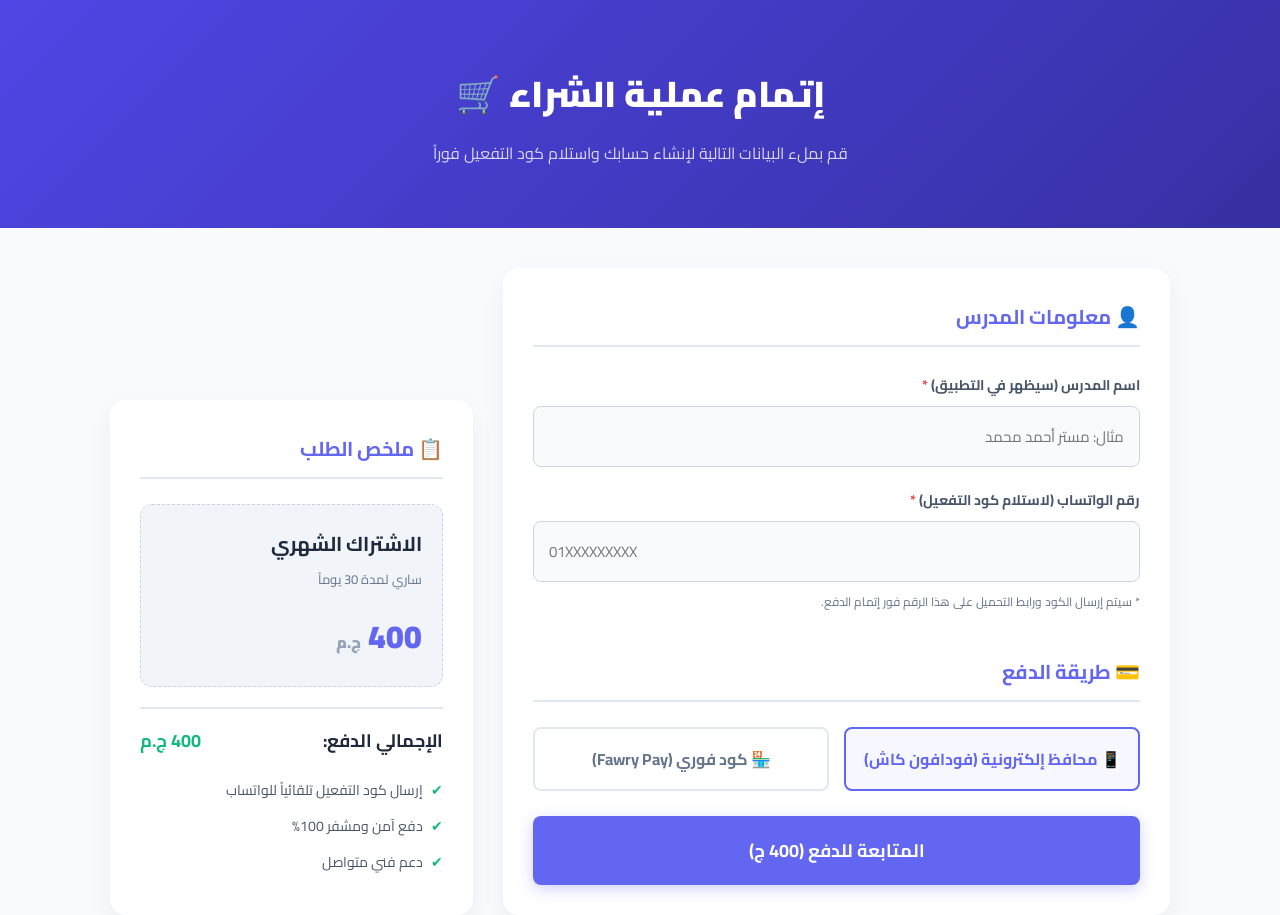
==== checkout.html @ 579fbb14 "Add files via upload" ====
<!DOCTYPE html>
<html lang="ar" dir="rtl">
<head>
    <meta charset="UTF-8">
    <meta name="viewport" content="width=device-width, initial-scale=1.0">
    <title>إتمام الشراء | EduTrack</title>
    <link href="https://fonts.googleapis.com/css2?family=Cairo:wght@400;700;900&display=swap" rel="stylesheet">
    <style>
        :root { --primary: #6366f1; --bg: #f8fafc; --card: #ffffff; --text: #1e293b; --success: #10b981; }
        * { margin: 0; padding: 0; box-sizing: border-box; font-family: 'Cairo', sans-serif; }
        body { background-color: var(--bg); color: var(--text); }
        
        /* الهيدر الفخم */
        .checkout-header { background: linear-gradient(135deg, #4f46e5 0%, #3730a3 100%); color: white; padding: 60px 20px; text-align: center; margin-bottom: 40px; }
        .checkout-header h1 { font-size: 36px; font-weight: 900; margin-bottom: 10px; }
        .checkout-header p { opacity: 0.8; font-size: 16px; }

        .container { max-width: 1100px; margin: 0 auto; padding: 0 20px; display: flex; gap: 30px; align-items: flex-start; flex-wrap: wrap-reverse; }
        
        /* الفورم (يمين) */
        .form-section { flex: 2; min-width: 300px; background: var(--card); padding: 30px; border-radius: 16px; box-shadow: 0 10px 25px rgba(0,0,0,0.05); }
        .section-title { font-size: 20px; font-weight: bold; margin-bottom: 25px; color: var(--primary); border-bottom: 2px solid #e2e8f0; padding-bottom: 10px; }
        
        .input-group { margin-bottom: 20px; }
        .input-group label { display: block; margin-bottom: 8px; font-weight: bold; color: #475569; font-size: 14px; }
        .input-group label span { color: #ef4444; } /* النجمة الحمرا */
        .custom-input { width: 100%; padding: 15px; border-radius: 8px; border: 1px solid #cbd5e1; background: #f8fafc; font-size: 15px; outline: none; transition: 0.3s; }
        .custom-input:focus { border-color: var(--primary); background: #fff; box-shadow: 0 0 0 3px rgba(99, 102, 241, 0.1); }
        
        /* بوابات الدفع */
        .payment-methods { display: flex; gap: 15px; margin-bottom: 25px; }
        .pay-method { flex: 1; border: 2px solid #e2e8f0; border-radius: 8px; padding: 15px; text-align: center; cursor: pointer; transition: 0.3s; font-weight: bold; color: #64748b; }
        .pay-method input { display: none; }
        .pay-method.active { border-color: var(--primary); background: rgba(99, 102, 241, 0.05); color: var(--primary); }
        
        .submit-btn { width: 100%; padding: 18px; background: var(--primary); color: white; border: none; border-radius: 8px; font-size: 18px; font-weight: bold; cursor: pointer; transition: 0.3s; box-shadow: 0 4px 15px rgba(99, 102, 241, 0.3); }
        .submit-btn:hover { background: #4338ca; transform: translateY(-2px); }

        /* ملخص الطلب (شمال) */
        .summary-section { flex: 1; min-width: 300px; background: var(--card); padding: 30px; border-radius: 16px; box-shadow: 0 10px 25px rgba(0,0,0,0.05); position: sticky; top: 20px; }
        .plan-card { background: #f1f5f9; padding: 20px; border-radius: 12px; margin-bottom: 20px; border: 1px dashed #cbd5e1; }
        .plan-name { font-size: 20px; font-weight: bold; margin-bottom: 5px; color: var(--text); }
        .plan-desc { font-size: 13px; color: #64748b; margin-bottom: 15px; }
        .plan-price { font-size: 32px; font-weight: 900; color: var(--primary); }
        .plan-price span { font-size: 16px; color: #94a3b8; }
        
        .summary-row { display: flex; justify-content: space-between; font-weight: bold; font-size: 18px; padding-top: 15px; border-top: 2px solid #e2e8f0; margin-bottom: 20px; }
        .trust-badges { list-style: none; font-size: 14px; color: #475569; }
        .trust-badges li { margin-bottom: 10px; display: flex; gap: 8px; align-items: center; }
        .check { color: var(--success); }
    </style>
</head>
<body>

    <header class="checkout-header">
        <h1>إتمام عملية الشراء 🛒</h1>
        <p>قم بملء البيانات التالية لإنشاء حسابك واستلام كود التفعيل فوراً</p>
    </header>

    <div class="container">
        <div class="form-section">
            <div class="section-title">👤 معلومات المدرس</div>
            <form id="checkoutForm">
                <div class="input-group">
                    <label>اسم المدرس (سيظهر في التطبيق) <span>*</span></label>
                    <input type="text" id="teacherName" class="custom-input" placeholder="مثال: مستر أحمد محمد" required>
                </div>
                <div class="input-group">
                    <label>رقم الواتساب (لاستلام كود التفعيل) <span>*</span></label>
                    <input type="tel" id="whatsappNumber" class="custom-input" placeholder="01XXXXXXXXX" pattern="[0-9]{11}" required>
                    <p style="font-size: 12px; color: #64748b; margin-top: 8px;">* سيتم إرسال الكود ورابط التحميل على هذا الرقم فور إتمام الدفع.</p>
                </div>

                <div class="section-title" style="margin-top: 40px;">💳 طريقة الدفع</div>
                <div class="payment-methods">
                    <label class="pay-method active" id="lbl-wallet">
                        <input type="radio" name="payment" value="wallet" checked onchange="changePayment('wallet')">
                        📱 محافظ إلكترونية (فودافون كاش)
                    </label>
                    <label class="pay-method" id="lbl-fawry">
                        <input type="radio" name="payment" value="fawry" onchange="changePayment('fawry')">
                        🏪 كود فوري (Fawry Pay)
                    </label>
                </div>

                <button type="submit" class="submit-btn" id="payBtn">المتابعة للدفع</button>
            </form>
        </div>

        <div class="summary-section">
            <div class="section-title">📋 ملخص الطلب</div>
            <div class="plan-card">
                <div class="plan-name" id="summaryPlanName">جاري التحميل...</div>
                <div class="plan-desc" id="summaryPlanDesc">...</div>
                <div class="plan-price" id="summaryPrice">0 <span>ج.م</span></div>
            </div>
            
            <div class="summary-row">
                <span>الإجمالي الدفع:</span>
                <span style="color: var(--success);" id="totalPrice">0 ج.م</span>
            </div>

            <ul class="trust-badges">
                <li><span class="check">✔</span> إرسال كود التفعيل تلقائياً للواتساب</li>
                <li><span class="check">✔</span> دفع آمن ومشفر 100%</li>
                <li><span class="check">✔</span> دعم فني متواصل</li>
            </ul>
        </div>
    </div>

    <script>
        // دالة لاختيار طريقة الدفع في الـ UI
        function changePayment(method) {
            document.getElementById('lbl-wallet').classList.remove('active');
            document.getElementById('lbl-fawry').classList.remove('active');
            document.getElementById('lbl-' + method).classList.add('active');
        }

        // قراءة الباقة من الرابط (URL Parameters)
        const urlParams = new URLSearchParams(window.location.search);
        const plan = urlParams.get('plan') || 'monthly'; // الافتراضي شهري

        // تفاصيل الباقات
        const plansInfo = {
            'demo': { name: 'التجربة المجانية', desc: 'سارية لمدة 7 أيام للتقييم', price: 0, btnText: 'تفعيل التجربة الآن' },
            'monthly': { name: 'الاشتراك الشهري', desc: 'ساري لمدة 30 يوماً', price: 400, btnText: 'المتابعة للدفع (400 ج)' },
            'lifetime': { name: 'الشراء مرة واحدة', desc: 'مدى الحياة + سيرفرات سنوية', price: 5000, btnText: 'المتابعة للدفع (5000 ج)' }
        };

        const currentPlan = plansInfo[plan];

        // حقن التفاصيل في الشاشة
        document.getElementById('summaryPlanName').innerText = currentPlan.name;
        document.getElementById('summaryPlanDesc').innerText = currentPlan.desc;
        document.getElementById('summaryPrice').innerHTML = `${currentPlan.price} <span>ج.م</span>`;
        document.getElementById('totalPrice').innerText = `${currentPlan.price} ج.م`;
        document.getElementById('payBtn').innerText = currentPlan.btnText;

        // إخفاء طرق الدفع لو الباقة مجانية
        if(currentPlan.price === 0) {
            document.querySelector('.payment-methods').style.display = 'none';
            document.querySelectorAll('.section-title')[1].style.display = 'none';
        }

        // التعامل مع زرار الدفع
        document.getElementById('checkoutForm').addEventListener('submit', function(e) {
            e.preventDefault();
            const teacherName = document.getElementById('teacherName').value;
            const whatsapp = document.getElementById('whatsappNumber').value;
            const paymentMethod = document.querySelector('input[name="payment"]:checked').value;

            // هنا بيتم توجيه العميل لبوابة الدفع (Paymob أو Fawry API)
            // ولأننا لسه معندناش الـ API، هنعمل محاكاة (Simulate) للعملية:
            
            document.getElementById('payBtn').innerText = "جاري تحويلك لبوابة الدفع... ⏳";
            document.getElementById('payBtn').style.opacity = "0.7";

            setTimeout(() => {
                alert(`هنا سيفتح شاشة ${paymentMethod} لدفع مبلغ ${currentPlan.price} ج.م.\n\n(في الخلفية: السيرفر هيستنى الدفع ينجح، ويكريت كود التفعيل لـ "${teacherName}" ويبعته للرقم ${whatsapp})`);
                document.getElementById('payBtn').innerText = currentPlan.btnText;
                document.getElementById('payBtn').style.opacity = "1";
            }, 1500);
        });
    </script>
</body>
</html>
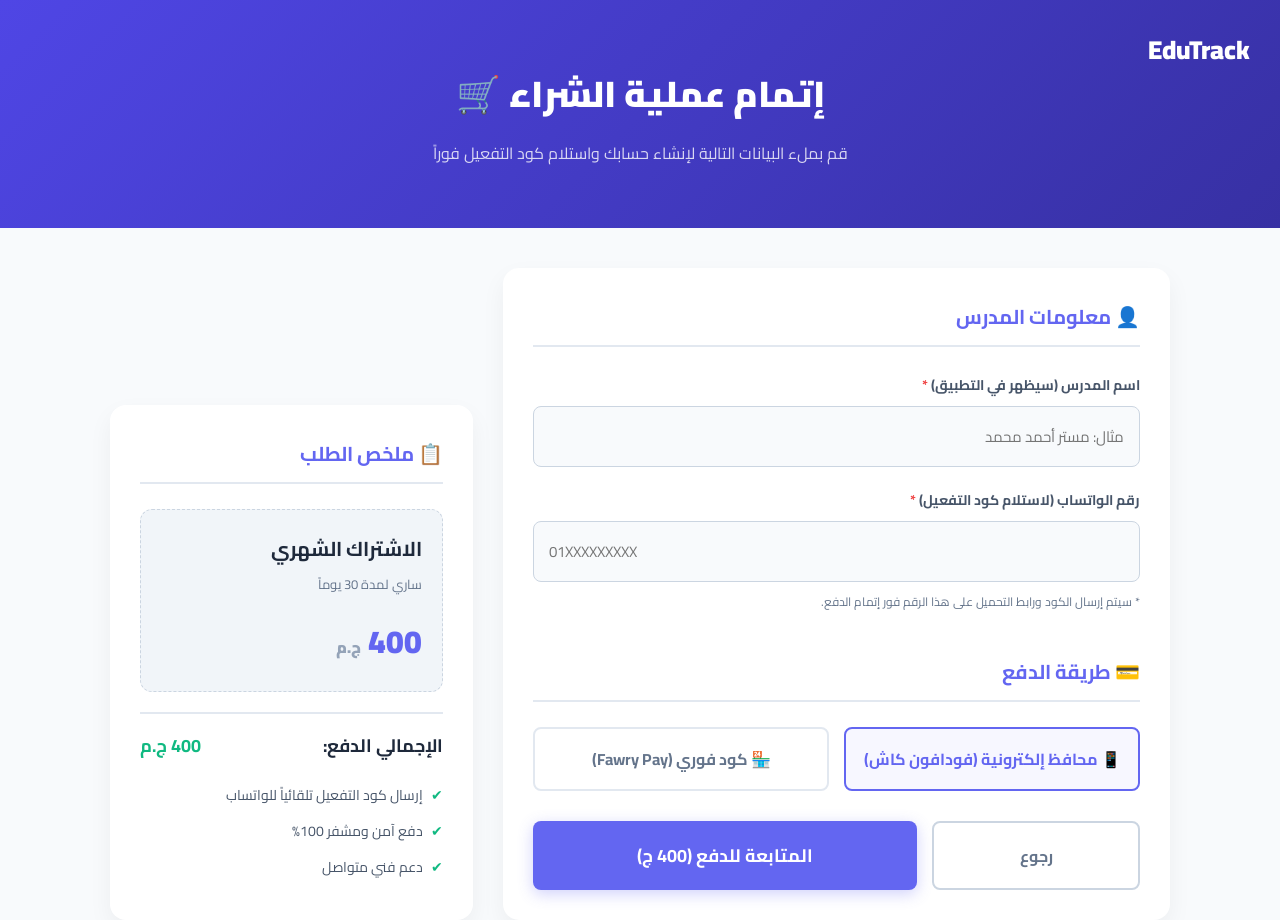
==== commit c9c8cbc6: "Add files via upload" ====
--- a/checkout.html
+++ b/checkout.html
@@ -52,7 +52,11 @@
 </head>
 <body>
 
-    <header class="checkout-header">
+    <header class="checkout-header" style="position: relative;">
+        <a href="landing.html" style="position: absolute; top: 25px; right: 30px; font-size: 26px; font-weight: 900; color: white; text-decoration: none;">
+            EduTrack <span style="color: #10b981;"></span>
+        </a>
+        
         <h1>إتمام عملية الشراء 🛒</h1>
         <p>قم بملء البيانات التالية لإنشاء حسابك واستلام كود التفعيل فوراً</p>
     </header>
@@ -83,7 +87,11 @@
                     </label>
                 </div>
 
-                <button type="submit" class="submit-btn" id="payBtn">المتابعة للدفع</button>
+                <div style="display: flex; gap: 15px; margin-top: 30px;">
+                    <button type="button" style="flex: 1; padding: 15px; border-radius: 8px; border: 2px solid #cbd5e1; background: transparent; color: #64748b; font-weight: bold; font-size: 16px; cursor: pointer; transition: 0.3s;" onmouseover="this.style.background='#f1f5f9'" onmouseout="this.style.background='transparent'" onclick="window.history.back()">رجوع</button>
+                    
+                    <button type="submit" class="submit-btn" id="payBtn" style="flex: 2; margin-top: 0;">المتابعة للدفع</button>
+                </div>
             </form>
         </div>
 
@@ -142,24 +150,32 @@
             document.querySelectorAll('.section-title')[1].style.display = 'none';
         }
 
-        // التعامل مع زرار الدفع
+       // التعامل مع زرار الدفع والتحويل للواتساب
         document.getElementById('checkoutForm').addEventListener('submit', function(e) {
             e.preventDefault();
-            const teacherName = document.getElementById('teacherName').value;
-            const whatsapp = document.getElementById('whatsappNumber').value;
+            const teacherName = document.getElementById('teacherName').value.trim();
+            const whatsapp = document.getElementById('whatsappNumber').value.trim();
             const paymentMethod = document.querySelector('input[name="payment"]:checked').value;
+            const methodText = paymentMethod === 'wallet' ? 'محفظة إلكترونية (كاش)' : 'فوري';
 
-            // هنا بيتم توجيه العميل لبوابة الدفع (Paymob أو Fawry API)
-            // ولأننا لسه معندناش الـ API، هنعمل محاكاة (Simulate) للعملية:
+            // تجميع رسالة الواتساب الجاهزة
+            const message = `أهلاً يا هندسة، أنا مستر *${teacherName}* 👑\nعايز أشترك في نظام EduTrack.\n\n📌 الباقة: ${currentPlan.name}\n💰 السعر: ${currentPlan.price} ج.م\n💳 طريقة الدفع: ${methodText}\n📱 رقمي لاستلام كود التفعيل: ${whatsapp}\n\nأحول الفلوس إزاي؟`;
+
+            // رقمك مع كود الدولة (20)
+            const myWhatsAppNumber = "201288599712"; 
             
-            document.getElementById('payBtn').innerText = "جاري تحويلك لبوابة الدفع... ⏳";
-            document.getElementById('payBtn').style.opacity = "0.7";
+            // عمل رابط الواتساب
+            const waLink = `https://wa.me/${myWhatsAppNumber}?text=${encodeURIComponent(message)}`;
+
+            // تأثير بسيط على الزرار وتحويل العميل
+            document.getElementById('payBtn').innerText = "جاري تحويلك للواتساب... 💬";
+            document.getElementById('payBtn').style.opacity = "0.8";
 
             setTimeout(() => {
-                alert(`هنا سيفتح شاشة ${paymentMethod} لدفع مبلغ ${currentPlan.price} ج.م.\n\n(في الخلفية: السيرفر هيستنى الدفع ينجح، ويكريت كود التفعيل لـ "${teacherName}" ويبعته للرقم ${whatsapp})`);
-                document.getElementById('payBtn').innerText = currentPlan.btnText;
+                window.open(waLink, '_blank'); // فتح الواتساب في نافذة جديدة
+                document.getElementById('payBtn').innerText = currentPlan.btnText; // إرجاع الزرار لشكله الطبيعي
                 document.getElementById('payBtn').style.opacity = "1";
-            }, 1500);
+            }, 500);
         });
     </script>
 </body>
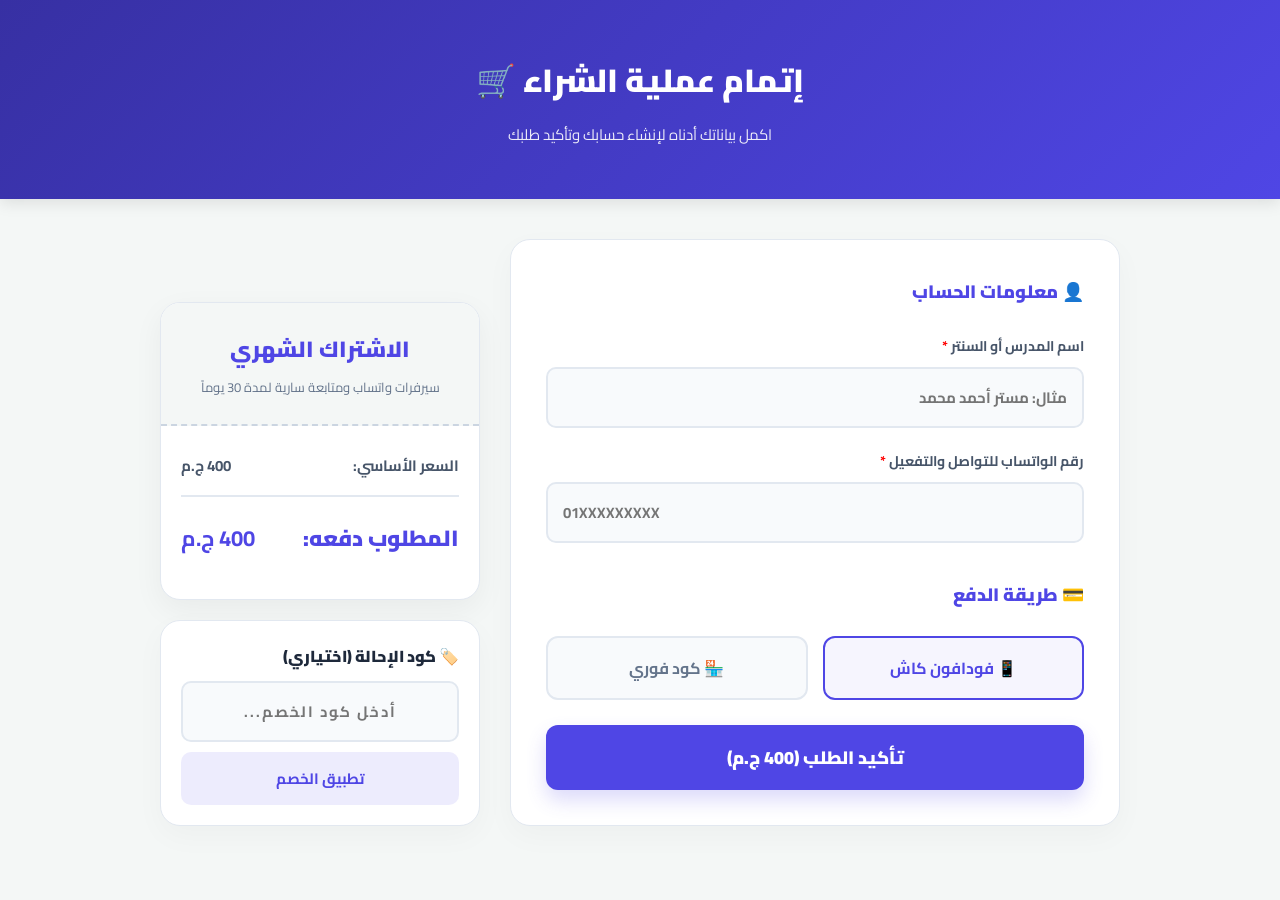
==== commit b69cb044: "Add files via upload" ====
--- a/checkout.html
+++ b/checkout.html
@@ -6,176 +6,225 @@
     <title>إتمام الشراء | EduTrack</title>
     <link href="https://fonts.googleapis.com/css2?family=Cairo:wght@400;700;900&display=swap" rel="stylesheet">
     <style>
-        :root { --primary: #6366f1; --bg: #f8fafc; --card: #ffffff; --text: #1e293b; --success: #10b981; }
+        :root { --primary: #4f46e5; --bg: #f4f7f6; --card: #ffffff; --text: #1e293b; --success: #10b981; --danger: #ef4444; }
         * { margin: 0; padding: 0; box-sizing: border-box; font-family: 'Cairo', sans-serif; }
-        body { background-color: var(--bg); color: var(--text); }
-        
-        /* الهيدر الفخم */
-        .checkout-header { background: linear-gradient(135deg, #4f46e5 0%, #3730a3 100%); color: white; padding: 60px 20px; text-align: center; margin-bottom: 40px; }
-        .checkout-header h1 { font-size: 36px; font-weight: 900; margin-bottom: 10px; }
-        .checkout-header p { opacity: 0.8; font-size: 16px; }
-
-        .container { max-width: 1100px; margin: 0 auto; padding: 0 20px; display: flex; gap: 30px; align-items: flex-start; flex-wrap: wrap-reverse; }
-        
-        /* الفورم (يمين) */
-        .form-section { flex: 2; min-width: 300px; background: var(--card); padding: 30px; border-radius: 16px; box-shadow: 0 10px 25px rgba(0,0,0,0.05); }
-        .section-title { font-size: 20px; font-weight: bold; margin-bottom: 25px; color: var(--primary); border-bottom: 2px solid #e2e8f0; padding-bottom: 10px; }
+        body { background-color: var(--bg); color: var(--text); padding-bottom: 50px; }
+        
+        .checkout-header { background: linear-gradient(135deg, #3730a3 0%, #4f46e5 100%); color: white; padding: 50px 20px; text-align: center; margin-bottom: 40px; box-shadow: 0 4px 15px rgba(0,0,0,0.1); }
+        .checkout-header h1 { font-size: 32px; font-weight: 900; margin-bottom: 10px; }
+        .checkout-header p { opacity: 0.9; font-size: 15px; }
+
+        .container { max-width: 1000px; margin: 0 auto; padding: 0 20px; display: flex; gap: 30px; align-items: flex-start; flex-wrap: wrap-reverse; }
+        
+        /* قسم الفورم */
+        .form-section { flex: 2; min-width: 300px; background: var(--card); padding: 35px; border-radius: 20px; box-shadow: 0 10px 30px rgba(0,0,0,0.03); border: 1px solid #e2e8f0; }
+        .section-title { font-size: 18px; font-weight: 900; margin-bottom: 25px; color: var(--primary); display: flex; align-items: center; gap: 10px; }
         
         .input-group { margin-bottom: 20px; }
         .input-group label { display: block; margin-bottom: 8px; font-weight: bold; color: #475569; font-size: 14px; }
-        .input-group label span { color: #ef4444; } /* النجمة الحمرا */
-        .custom-input { width: 100%; padding: 15px; border-radius: 8px; border: 1px solid #cbd5e1; background: #f8fafc; font-size: 15px; outline: none; transition: 0.3s; }
-        .custom-input:focus { border-color: var(--primary); background: #fff; box-shadow: 0 0 0 3px rgba(99, 102, 241, 0.1); }
-        
-        /* بوابات الدفع */
+        .custom-input { width: 100%; padding: 14px 15px; border-radius: 10px; border: 2px solid #e2e8f0; background: #f8fafc; font-size: 15px; outline: none; transition: 0.3s; font-weight: bold; color: var(--text); }
+        .custom-input:focus { border-color: var(--primary); background: #fff; box-shadow: 0 0 0 4px rgba(79, 70, 229, 0.1); }
+        
         .payment-methods { display: flex; gap: 15px; margin-bottom: 25px; }
-        .pay-method { flex: 1; border: 2px solid #e2e8f0; border-radius: 8px; padding: 15px; text-align: center; cursor: pointer; transition: 0.3s; font-weight: bold; color: #64748b; }
+        .pay-method { flex: 1; border: 2px solid #e2e8f0; border-radius: 12px; padding: 15px; text-align: center; cursor: pointer; transition: 0.3s; font-weight: bold; color: #64748b; background: #f8fafc; }
         .pay-method input { display: none; }
-        .pay-method.active { border-color: var(--primary); background: rgba(99, 102, 241, 0.05); color: var(--primary); }
-        
-        .submit-btn { width: 100%; padding: 18px; background: var(--primary); color: white; border: none; border-radius: 8px; font-size: 18px; font-weight: bold; cursor: pointer; transition: 0.3s; box-shadow: 0 4px 15px rgba(99, 102, 241, 0.3); }
+        .pay-method.active { border-color: var(--primary); background: rgba(79, 70, 229, 0.05); color: var(--primary); }
+        
+        .submit-btn { width: 100%; padding: 16px; background: var(--primary); color: white; border: none; border-radius: 12px; font-size: 18px; font-weight: 900; cursor: pointer; transition: 0.3s; box-shadow: 0 10px 20px rgba(79, 70, 229, 0.2); }
         .submit-btn:hover { background: #4338ca; transform: translateY(-2px); }
 
-        /* ملخص الطلب (شمال) */
-        .summary-section { flex: 1; min-width: 300px; background: var(--card); padding: 30px; border-radius: 16px; box-shadow: 0 10px 25px rgba(0,0,0,0.05); position: sticky; top: 20px; }
-        .plan-card { background: #f1f5f9; padding: 20px; border-radius: 12px; margin-bottom: 20px; border: 1px dashed #cbd5e1; }
-        .plan-name { font-size: 20px; font-weight: bold; margin-bottom: 5px; color: var(--text); }
-        .plan-desc { font-size: 13px; color: #64748b; margin-bottom: 15px; }
-        .plan-price { font-size: 32px; font-weight: 900; color: var(--primary); }
-        .plan-price span { font-size: 16px; color: #94a3b8; }
-        
-        .summary-row { display: flex; justify-content: space-between; font-weight: bold; font-size: 18px; padding-top: 15px; border-top: 2px solid #e2e8f0; margin-bottom: 20px; }
-        .trust-badges { list-style: none; font-size: 14px; color: #475569; }
-        .trust-badges li { margin-bottom: 10px; display: flex; gap: 8px; align-items: center; }
-        .check { color: var(--success); }
+        /* ملخص الطلب (تصميم الفاتورة الشيك) */
+        .summary-section { flex: 1; min-width: 320px; position: sticky; top: 20px; }
+        .receipt-card { background: var(--card); border-radius: 20px; box-shadow: 0 10px 30px rgba(0,0,0,0.05); overflow: hidden; border: 1px solid #e2e8f0; }
+        .receipt-header { background: var(--bg); padding: 25px 20px; text-align: center; border-bottom: 2px dashed #cbd5e1; }
+        .receipt-header h2 { font-size: 22px; color: var(--primary); font-weight: 900; margin-bottom: 5px; }
+        .receipt-header p { font-size: 13px; color: #64748b; }
+        
+        .receipt-body { padding: 25px 20px; }
+        .receipt-row { display: flex; justify-content: space-between; align-items: center; margin-bottom: 15px; font-size: 15px; color: #475569; font-weight: bold; }
+        .receipt-row.discount { color: var(--success); display: none; background: rgba(16, 185, 129, 0.1); padding: 10px; border-radius: 8px; margin: 15px 0; }
+        .receipt-row.total { font-size: 22px; color: var(--primary); padding-top: 20px; margin-top: 10px; border-top: 2px solid #e2e8f0; font-weight: 900; }
+        
+        .promo-box { background: var(--card); border-radius: 20px; box-shadow: 0 10px 30px rgba(0,0,0,0.03); padding: 20px; margin-top: 20px; border: 1px solid #e2e8f0; }
+        .promo-btn { width: 100%; padding: 12px; background: rgba(79, 70, 229, 0.1); color: var(--primary); border: none; border-radius: 10px; font-size: 15px; font-weight: bold; cursor: pointer; transition: 0.3s; margin-top: 10px; }
+        .promo-btn:hover { background: var(--primary); color: white; }
+
+        /* نافذة النجاح */
+        .success-modal { display: none; position: fixed; top:0; left:0; width:100%; height:100%; background: rgba(0,0,0,0.8); z-index: 99999; justify-content: center; align-items: center; backdrop-filter: blur(5px); }
+        .success-content { background: white; padding: 40px; border-radius: 20px; text-align: center; width: 90%; max-width: 450px; animation: popIn 0.4s ease-out; }
+        @keyframes popIn { from { transform: scale(0.8); opacity: 0; } to { transform: scale(1); opacity: 1; } }
+
+        @media (max-width: 768px) { .container { flex-direction: column-reverse; } .summary-section, .form-section { width: 100%; } }
     </style>
 </head>
 <body>
 
-    <header class="checkout-header" style="position: relative;">
-        <a href="landing.html" style="position: absolute; top: 25px; right: 30px; font-size: 26px; font-weight: 900; color: white; text-decoration: none;">
-            EduTrack <span style="color: #10b981;"></span>
-        </a>
-        
+    <header class="checkout-header">
         <h1>إتمام عملية الشراء 🛒</h1>
-        <p>قم بملء البيانات التالية لإنشاء حسابك واستلام كود التفعيل فوراً</p>
+        <p>اكمل بياناتك أدناه لإنشاء حسابك وتأكيد طلبك</p>
     </header>
 
     <div class="container">
         <div class="form-section">
-            <div class="section-title">👤 معلومات المدرس</div>
+            <div class="section-title">👤 معلومات الحساب</div>
             <form id="checkoutForm">
                 <div class="input-group">
-                    <label>اسم المدرس (سيظهر في التطبيق) <span>*</span></label>
+                    <label>اسم المدرس أو السنتر <span style="color:red">*</span></label>
                     <input type="text" id="teacherName" class="custom-input" placeholder="مثال: مستر أحمد محمد" required>
                 </div>
                 <div class="input-group">
-                    <label>رقم الواتساب (لاستلام كود التفعيل) <span>*</span></label>
+                    <label>رقم الواتساب للتواصل والتفعيل <span style="color:red">*</span></label>
                     <input type="tel" id="whatsappNumber" class="custom-input" placeholder="01XXXXXXXXX" pattern="[0-9]{11}" required>
-                    <p style="font-size: 12px; color: #64748b; margin-top: 8px;">* سيتم إرسال الكود ورابط التحميل على هذا الرقم فور إتمام الدفع.</p>
-                </div>
-
-                <div class="section-title" style="margin-top: 40px;">💳 طريقة الدفع</div>
+                </div>
+
+                <div class="section-title" style="margin-top: 35px;">💳 طريقة الدفع</div>
                 <div class="payment-methods">
                     <label class="pay-method active" id="lbl-wallet">
-                        <input type="radio" name="payment" value="wallet" checked onchange="changePayment('wallet')">
-                        📱 محافظ إلكترونية (فودافون كاش)
+                        <input type="radio" name="payment" value="محفظة كاش" checked onchange="changePayment('wallet')">📱 فودافون كاش
                     </label>
                     <label class="pay-method" id="lbl-fawry">
-                        <input type="radio" name="payment" value="fawry" onchange="changePayment('fawry')">
-                        🏪 كود فوري (Fawry Pay)
+                        <input type="radio" name="payment" value="كود فوري" onchange="changePayment('fawry')">🏪 كود فوري
                     </label>
                 </div>
 
-                <div style="display: flex; gap: 15px; margin-top: 30px;">
-                    <button type="button" style="flex: 1; padding: 15px; border-radius: 8px; border: 2px solid #cbd5e1; background: transparent; color: #64748b; font-weight: bold; font-size: 16px; cursor: pointer; transition: 0.3s;" onmouseover="this.style.background='#f1f5f9'" onmouseout="this.style.background='transparent'" onclick="window.history.back()">رجوع</button>
-                    
-                    <button type="submit" class="submit-btn" id="payBtn" style="flex: 2; margin-top: 0;">المتابعة للدفع</button>
-                </div>
+                <button type="submit" class="submit-btn" id="payBtn">تأكيد الطلب</button>
             </form>
         </div>
 
         <div class="summary-section">
-            <div class="section-title">📋 ملخص الطلب</div>
-            <div class="plan-card">
-                <div class="plan-name" id="summaryPlanName">جاري التحميل...</div>
-                <div class="plan-desc" id="summaryPlanDesc">...</div>
-                <div class="plan-price" id="summaryPrice">0 <span>ج.م</span></div>
+            <div class="receipt-card">
+                <div class="receipt-header">
+                    <h2 id="summaryPlanName">جاري التحميل...</h2>
+                    <p id="summaryPlanDesc">...</p>
+                </div>
+                <div class="receipt-body">
+                    <div class="receipt-row">
+                        <span>السعر الأساسي:</span>
+                        <strong id="basePriceUI">0 ج.م</strong>
+                    </div>
+                    <div class="receipt-row discount" id="discountRow">
+                        <span>خصم الإحالة:</span>
+                        <strong id="discountUI">- 0 ج.م</strong>
+                    </div>
+                    <div class="receipt-row total">
+                        <span>المطلوب دفعه:</span>
+                        <strong id="totalPriceUI">0 ج.م</strong>
+                    </div>
+                </div>
             </div>
             
-            <div class="summary-row">
-                <span>الإجمالي الدفع:</span>
-                <span style="color: var(--success);" id="totalPrice">0 ج.م</span>
+            <div class="promo-box">
+                <label style="display: block; font-weight: 900; color: #1e293b; margin-bottom: 10px;">🏷️ كود الإحالة (اختياري)</label>
+                <input type="text" id="promoCodeInput" class="custom-input" placeholder="أدخل كود الخصم..." style="text-align: center; letter-spacing: 2px;">
+                <button type="button" class="promo-btn" onclick="applyPromoCode()">تطبيق الخصم</button>
+                <div id="promoMsg" style="margin-top: 10px; font-size: 13px; font-weight: bold; text-align: center; display: none;"></div>
             </div>
-
-            <ul class="trust-badges">
-                <li><span class="check">✔</span> إرسال كود التفعيل تلقائياً للواتساب</li>
-                <li><span class="check">✔</span> دفع آمن ومشفر 100%</li>
-                <li><span class="check">✔</span> دعم فني متواصل</li>
-            </ul>
         </div>
     </div>
 
+    <div class="success-modal" id="successModal">
+        <div class="success-content">
+            <div style="font-size: 70px; margin-bottom: 10px;">🎉</div>
+            <h2 style="color: var(--primary); margin-bottom: 15px;">تم تسجيل طلبك بنجاح!</h2>
+            <p style="color: #64748b; margin-bottom: 25px; line-height: 1.6;">تم إرسال طلبك للإدارة. سنتواصل معك فوراً على الواتساب لإتمام الدفع وتفعيل حسابك.</p>
+            <button class="submit-btn" style="width: auto; padding: 10px 30px;" onclick="window.location.href='landing.html'">العودة للرئيسية</button>
+        </div>
+    </div>
+
     <script>
-        // دالة لاختيار طريقة الدفع في الـ UI
         function changePayment(method) {
             document.getElementById('lbl-wallet').classList.remove('active');
             document.getElementById('lbl-fawry').classList.remove('active');
             document.getElementById('lbl-' + method).classList.add('active');
         }
 
-        // قراءة الباقة من الرابط (URL Parameters)
         const urlParams = new URLSearchParams(window.location.search);
-        const plan = urlParams.get('plan') || 'monthly'; // الافتراضي شهري
-
-        // تفاصيل الباقات
+        const plan = urlParams.get('plan') || 'monthly'; 
+        const DB_URL = "https://edutrack-system-1ded4-default-rtdb.firebaseio.com";
+
         const plansInfo = {
-            'demo': { name: 'التجربة المجانية', desc: 'سارية لمدة 7 أيام للتقييم', price: 0, btnText: 'تفعيل التجربة الآن' },
-            'monthly': { name: 'الاشتراك الشهري', desc: 'ساري لمدة 30 يوماً', price: 400, btnText: 'المتابعة للدفع (400 ج)' },
-            'lifetime': { name: 'الشراء مرة واحدة', desc: 'مدى الحياة + سيرفرات سنوية', price: 5000, btnText: 'المتابعة للدفع (5000 ج)' }
+            'monthly': { name: 'الاشتراك الشهري', desc: 'سيرفرات واتساب ومتابعة سارية لمدة 30 يوماً', price: 400 },
+            'lifetime': { name: 'باقة مدى الحياة', desc: 'شراء النسخة نهائياً + سيرفرات تعمل بلا توقف', price: 5000 }
         };
 
-        const currentPlan = plansInfo[plan];
-
-        // حقن التفاصيل في الشاشة
-        document.getElementById('summaryPlanName').innerText = currentPlan.name;
-        document.getElementById('summaryPlanDesc').innerText = currentPlan.desc;
-        document.getElementById('summaryPrice').innerHTML = `${currentPlan.price} <span>ج.م</span>`;
-        document.getElementById('totalPrice').innerText = `${currentPlan.price} ج.م`;
-        document.getElementById('payBtn').innerText = currentPlan.btnText;
-
-        // إخفاء طرق الدفع لو الباقة مجانية
-        if(currentPlan.price === 0) {
-            document.querySelector('.payment-methods').style.display = 'none';
-            document.querySelectorAll('.section-title')[1].style.display = 'none';
-        }
-
-       // التعامل مع زرار الدفع والتحويل للواتساب
-        document.getElementById('checkoutForm').addEventListener('submit', function(e) {
+        const currentPlan = plansInfo[plan] || plansInfo['monthly'];
+        let appliedDiscount = 0;
+        let appliedPromoCode = "";
+        let affiliateCommission = 0;
+
+        function initPricing() {
+            document.getElementById('summaryPlanName').innerText = currentPlan.name;
+            document.getElementById('summaryPlanDesc').innerText = currentPlan.desc;
+            document.getElementById('basePriceUI').innerText = `${currentPlan.price} ج.م`;
+            updateTotals();
+        }
+
+        function updateTotals() {
+            const finalPrice = currentPlan.price - appliedDiscount;
+            document.getElementById('totalPriceUI').innerText = `${finalPrice} ج.م`;
+            document.getElementById('payBtn').innerText = `تأكيد الطلب (${finalPrice} ج.م)`;
+            
+            if (appliedDiscount > 0) {
+                document.getElementById('discountRow').style.display = 'flex';
+                document.getElementById('discountUI').innerText = `- ${appliedDiscount} ج.م`;
+            } else {
+                document.getElementById('discountRow').style.display = 'none';
+            }
+        }
+
+        function applyPromoCode() {
+            const code = document.getElementById('promoCodeInput').value.trim().toUpperCase();
+            const msgBox = document.getElementById('promoMsg');
+            msgBox.style.display = 'block';
+
+            if (code.startsWith("REF-") && code.length >= 8) {
+                appliedPromoCode = code;
+                appliedDiscount = plan === 'lifetime' ? 500 : 100;
+                affiliateCommission = plan === 'lifetime' ? 800 : 150; // عمولة المدرس اللي جابه
+                
+                msgBox.style.color = 'var(--success)';
+                msgBox.innerText = `✅ تم تفعيل الكود! خصم ${appliedDiscount} ج.م`;
+            } else {
+                appliedPromoCode = ""; appliedDiscount = 0; affiliateCommission = 0;
+                msgBox.style.color = 'var(--danger)';
+                msgBox.innerText = "❌ الكود غير صحيح.";
+            }
+            updateTotals();
+        }
+
+        initPricing();
+
+        // إرسال الطلب مباشرة لقاعدة البيانات (بدون واتساب)
+        document.getElementById('checkoutForm').addEventListener('submit', async function(e) {
             e.preventDefault();
-            const teacherName = document.getElementById('teacherName').value.trim();
-            const whatsapp = document.getElementById('whatsappNumber').value.trim();
-            const paymentMethod = document.querySelector('input[name="payment"]:checked').value;
-            const methodText = paymentMethod === 'wallet' ? 'محفظة إلكترونية (كاش)' : 'فوري';
-
-            // تجميع رسالة الواتساب الجاهزة
-            const message = `أهلاً يا هندسة، أنا مستر *${teacherName}* 👑\nعايز أشترك في نظام EduTrack.\n\n📌 الباقة: ${currentPlan.name}\n💰 السعر: ${currentPlan.price} ج.م\n💳 طريقة الدفع: ${methodText}\n📱 رقمي لاستلام كود التفعيل: ${whatsapp}\n\nأحول الفلوس إزاي؟`;
-
-            // رقمك مع كود الدولة (20)
-            const myWhatsAppNumber = "201288599712"; 
-            
-            // عمل رابط الواتساب
-            const waLink = `https://wa.me/${myWhatsAppNumber}?text=${encodeURIComponent(message)}`;
-
-            // تأثير بسيط على الزرار وتحويل العميل
-            document.getElementById('payBtn').innerText = "جاري تحويلك للواتساب... 💬";
-            document.getElementById('payBtn').style.opacity = "0.8";
-
-            setTimeout(() => {
-                window.open(waLink, '_blank'); // فتح الواتساب في نافذة جديدة
-                document.getElementById('payBtn').innerText = currentPlan.btnText; // إرجاع الزرار لشكله الطبيعي
-                document.getElementById('payBtn').style.opacity = "1";
-            }, 500);
+            const btn = document.getElementById('payBtn');
+            btn.innerText = "جاري إرسال الطلب... ⏳";
+            btn.disabled = true;
+
+            const orderData = {
+                teacherName: document.getElementById('teacherName').value.trim(),
+                whatsapp: document.getElementById('whatsappNumber').value.trim(),
+                paymentMethod: document.querySelector('input[name="payment"]:checked').value,
+                plan: currentPlan.name,
+                finalPrice: currentPlan.price - appliedDiscount,
+                promoCodeUsed: appliedPromoCode || "بدون كود",
+                commissionForAffiliate: affiliateCommission, // هنحتاجها في الداشبورد
+                status: "قيد الانتظار ⏳",
+                timestamp: new Date().toISOString()
+            };
+
+            try {
+                // رمي الداتا في جدول جديد اسمه orders
+                await fetch(`${DB_URL}/orders.json`, {
+                    method: 'POST',
+                    headers: { 'Content-Type': 'application/json' },
+                    body: JSON.stringify(orderData)
+                });
+                document.getElementById("successModal").style.display = "flex";
+            } catch (error) {
+                btn.innerText = "حدث خطأ، حاول مرة أخرى";
+                btn.disabled = false;
+            }
         });
     </script>
 </body>
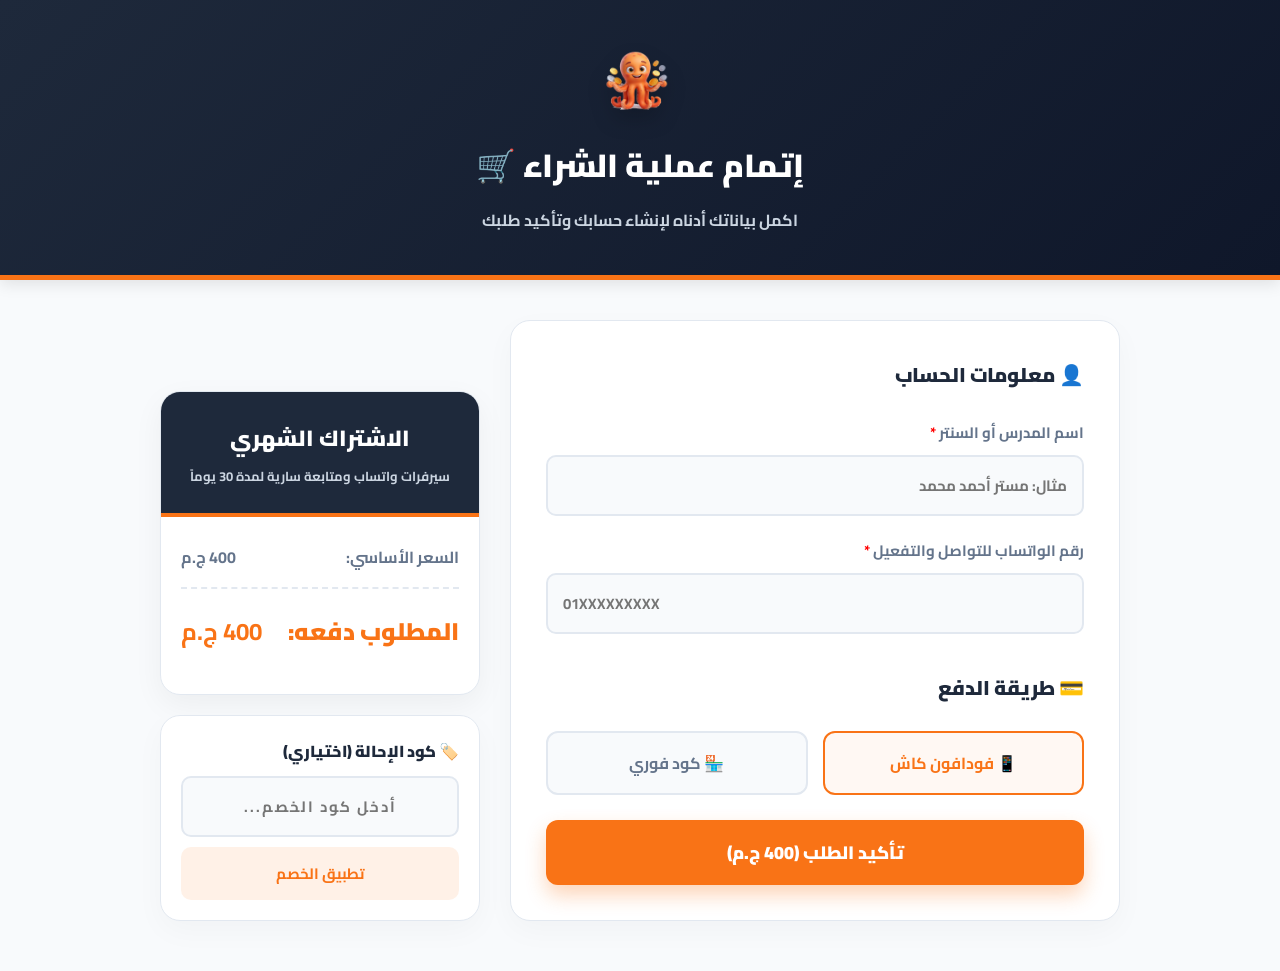
==== commit c0d900db: "Add files via upload" ====
--- a/checkout.html
+++ b/checkout.html
@@ -6,52 +6,71 @@
     <title>إتمام الشراء | EduTrack</title>
     <link href="https://fonts.googleapis.com/css2?family=Cairo:wght@400;700;900&display=swap" rel="stylesheet">
     <style>
-        :root { --primary: #4f46e5; --bg: #f4f7f6; --card: #ffffff; --text: #1e293b; --success: #10b981; --danger: #ef4444; }
+        /* 🎨 توحيد الألوان مع الهوية الجديدة */
+        :root { 
+            --primary-color: #f97316; 
+            --primary-hover: #ea580c;
+            --secondary-color: #1e293b; 
+            --bg: #f8fafc; 
+            --card: #ffffff; 
+            --text: #0f172a; 
+            --text-muted: #64748b;
+            --success: #10b981; 
+            --danger: #ef4444; 
+            --border: #e2e8f0;
+        }
+        
         * { margin: 0; padding: 0; box-sizing: border-box; font-family: 'Cairo', sans-serif; }
         body { background-color: var(--bg); color: var(--text); padding-bottom: 50px; }
         
-        .checkout-header { background: linear-gradient(135deg, #3730a3 0%, #4f46e5 100%); color: white; padding: 50px 20px; text-align: center; margin-bottom: 40px; box-shadow: 0 4px 15px rgba(0,0,0,0.1); }
-        .checkout-header h1 { font-size: 32px; font-weight: 900; margin-bottom: 10px; }
-        .checkout-header p { opacity: 0.9; font-size: 15px; }
+        /* شخصية أوكتو */
+        .octo-mascot { width: 80px; height: 80px; display: inline-block; background-image: url('octo-sprite.png'); background-size: 400% 200%; background-repeat: no-repeat; filter: drop-shadow(0px 10px 10px rgba(0,0,0,0.2)); }
+        .octo-finance { background-position: 100% 100%; animation: bounce 2s infinite; }
+        .octo-success { background-position: 0% 100%; }
+        @keyframes bounce { 0%, 100% { transform: translateY(0); } 50% { transform: translateY(-10px); } }
+
+        .checkout-header { background: linear-gradient(135deg, var(--secondary-color) 0%, #0f172a 100%); color: white; padding: 40px 20px; text-align: center; margin-bottom: 40px; box-shadow: 0 4px 15px rgba(0,0,0,0.1); border-bottom: 5px solid var(--primary-color); display: flex; flex-direction: column; align-items: center; justify-content: center;}
+        .checkout-header h1 { font-size: 32px; font-weight: 900; margin-top: 15px; margin-bottom: 10px; }
+        .checkout-header p { color: #cbd5e1; font-size: 16px; font-weight: bold;}
 
         .container { max-width: 1000px; margin: 0 auto; padding: 0 20px; display: flex; gap: 30px; align-items: flex-start; flex-wrap: wrap-reverse; }
         
         /* قسم الفورم */
-        .form-section { flex: 2; min-width: 300px; background: var(--card); padding: 35px; border-radius: 20px; box-shadow: 0 10px 30px rgba(0,0,0,0.03); border: 1px solid #e2e8f0; }
-        .section-title { font-size: 18px; font-weight: 900; margin-bottom: 25px; color: var(--primary); display: flex; align-items: center; gap: 10px; }
+        .form-section { flex: 2; min-width: 300px; background: var(--card); padding: 35px; border-radius: 20px; box-shadow: 0 10px 30px rgba(0,0,0,0.03); border: 1px solid var(--border); }
+        .section-title { font-size: 20px; font-weight: 900; margin-bottom: 25px; color: var(--secondary-color); display: flex; align-items: center; gap: 10px; }
         
         .input-group { margin-bottom: 20px; }
-        .input-group label { display: block; margin-bottom: 8px; font-weight: bold; color: #475569; font-size: 14px; }
-        .custom-input { width: 100%; padding: 14px 15px; border-radius: 10px; border: 2px solid #e2e8f0; background: #f8fafc; font-size: 15px; outline: none; transition: 0.3s; font-weight: bold; color: var(--text); }
-        .custom-input:focus { border-color: var(--primary); background: #fff; box-shadow: 0 0 0 4px rgba(79, 70, 229, 0.1); }
+        .input-group label { display: block; margin-bottom: 8px; font-weight: bold; color: var(--text-muted); font-size: 15px; }
+        .custom-input { width: 100%; padding: 14px 15px; border-radius: 10px; border: 2px solid var(--border); background: var(--bg); font-size: 15px; outline: none; transition: 0.3s; font-weight: bold; color: var(--text); }
+        .custom-input:focus { border-color: var(--primary-color); background: #fff; box-shadow: 0 0 0 4px rgba(249, 115, 22, 0.1); }
         
         .payment-methods { display: flex; gap: 15px; margin-bottom: 25px; }
-        .pay-method { flex: 1; border: 2px solid #e2e8f0; border-radius: 12px; padding: 15px; text-align: center; cursor: pointer; transition: 0.3s; font-weight: bold; color: #64748b; background: #f8fafc; }
+        .pay-method { flex: 1; border: 2px solid var(--border); border-radius: 12px; padding: 15px; text-align: center; cursor: pointer; transition: 0.3s; font-weight: bold; color: var(--text-muted); background: var(--bg); }
         .pay-method input { display: none; }
-        .pay-method.active { border-color: var(--primary); background: rgba(79, 70, 229, 0.05); color: var(--primary); }
-        
-        .submit-btn { width: 100%; padding: 16px; background: var(--primary); color: white; border: none; border-radius: 12px; font-size: 18px; font-weight: 900; cursor: pointer; transition: 0.3s; box-shadow: 0 10px 20px rgba(79, 70, 229, 0.2); }
-        .submit-btn:hover { background: #4338ca; transform: translateY(-2px); }
-
-        /* ملخص الطلب (تصميم الفاتورة الشيك) */
+        .pay-method.active { border-color: var(--primary-color); background: rgba(249, 115, 22, 0.05); color: var(--primary-color); }
+        
+        .submit-btn { width: 100%; padding: 16px; background: var(--primary-color); color: white; border: none; border-radius: 12px; font-size: 18px; font-weight: 900; cursor: pointer; transition: 0.3s; box-shadow: 0 10px 20px rgba(249, 115, 22, 0.3); }
+        .submit-btn:hover { background: var(--primary-hover); transform: translateY(-2px); }
+
+        /* ملخص الطلب */
         .summary-section { flex: 1; min-width: 320px; position: sticky; top: 20px; }
-        .receipt-card { background: var(--card); border-radius: 20px; box-shadow: 0 10px 30px rgba(0,0,0,0.05); overflow: hidden; border: 1px solid #e2e8f0; }
-        .receipt-header { background: var(--bg); padding: 25px 20px; text-align: center; border-bottom: 2px dashed #cbd5e1; }
-        .receipt-header h2 { font-size: 22px; color: var(--primary); font-weight: 900; margin-bottom: 5px; }
-        .receipt-header p { font-size: 13px; color: #64748b; }
+        .receipt-card { background: var(--card); border-radius: 20px; box-shadow: 0 10px 30px rgba(0,0,0,0.05); overflow: hidden; border: 1px solid var(--border); }
+        .receipt-header { background: var(--secondary-color); padding: 25px 20px; text-align: center; color: white; border-bottom: 4px solid var(--primary-color); }
+        .receipt-header h2 { font-size: 22px; font-weight: 900; margin-bottom: 5px; }
+        .receipt-header p { font-size: 13px; color: #cbd5e1; font-weight: bold;}
         
         .receipt-body { padding: 25px 20px; }
-        .receipt-row { display: flex; justify-content: space-between; align-items: center; margin-bottom: 15px; font-size: 15px; color: #475569; font-weight: bold; }
+        .receipt-row { display: flex; justify-content: space-between; align-items: center; margin-bottom: 15px; font-size: 16px; color: var(--text-muted); font-weight: bold; }
         .receipt-row.discount { color: var(--success); display: none; background: rgba(16, 185, 129, 0.1); padding: 10px; border-radius: 8px; margin: 15px 0; }
-        .receipt-row.total { font-size: 22px; color: var(--primary); padding-top: 20px; margin-top: 10px; border-top: 2px solid #e2e8f0; font-weight: 900; }
-        
-        .promo-box { background: var(--card); border-radius: 20px; box-shadow: 0 10px 30px rgba(0,0,0,0.03); padding: 20px; margin-top: 20px; border: 1px solid #e2e8f0; }
-        .promo-btn { width: 100%; padding: 12px; background: rgba(79, 70, 229, 0.1); color: var(--primary); border: none; border-radius: 10px; font-size: 15px; font-weight: bold; cursor: pointer; transition: 0.3s; margin-top: 10px; }
-        .promo-btn:hover { background: var(--primary); color: white; }
+        .receipt-row.total { font-size: 24px; color: var(--primary-color); padding-top: 20px; margin-top: 10px; border-top: 2px dashed var(--border); font-weight: 900; }
+        
+        .promo-box { background: var(--card); border-radius: 20px; box-shadow: 0 10px 30px rgba(0,0,0,0.03); padding: 20px; margin-top: 20px; border: 1px solid var(--border); }
+        .promo-btn { width: 100%; padding: 12px; background: rgba(249, 115, 22, 0.1); color: var(--primary-color); border: none; border-radius: 10px; font-size: 15px; font-weight: bold; cursor: pointer; transition: 0.3s; margin-top: 10px; }
+        .promo-btn:hover { background: var(--primary-color); color: white; }
 
         /* نافذة النجاح */
-        .success-modal { display: none; position: fixed; top:0; left:0; width:100%; height:100%; background: rgba(0,0,0,0.8); z-index: 99999; justify-content: center; align-items: center; backdrop-filter: blur(5px); }
-        .success-content { background: white; padding: 40px; border-radius: 20px; text-align: center; width: 90%; max-width: 450px; animation: popIn 0.4s ease-out; }
+        .success-modal { display: none; position: fixed; top:0; left:0; width:100%; height:100%; background: rgba(15, 23, 42, 0.85); z-index: 99999; justify-content: center; align-items: center; backdrop-filter: blur(5px); }
+        .success-content { background: white; padding: 40px; border-radius: 20px; text-align: center; width: 90%; max-width: 450px; animation: popIn 0.4s ease-out; border-top: 5px solid var(--success); }
         @keyframes popIn { from { transform: scale(0.8); opacity: 0; } to { transform: scale(1); opacity: 1; } }
 
         @media (max-width: 768px) { .container { flex-direction: column-reverse; } .summary-section, .form-section { width: 100%; } }
@@ -60,6 +79,7 @@
 <body>
 
     <header class="checkout-header">
+        <div class="octo-mascot octo-finance"></div>
         <h1>إتمام عملية الشراء 🛒</h1>
         <p>اكمل بياناتك أدناه لإنشاء حسابك وتأكيد طلبك</p>
     </header>
@@ -114,7 +134,7 @@
             </div>
             
             <div class="promo-box">
-                <label style="display: block; font-weight: 900; color: #1e293b; margin-bottom: 10px;">🏷️ كود الإحالة (اختياري)</label>
+                <label style="display: block; font-weight: 900; color: var(--secondary-color); margin-bottom: 10px;">🏷️ كود الإحالة (اختياري)</label>
                 <input type="text" id="promoCodeInput" class="custom-input" placeholder="أدخل كود الخصم..." style="text-align: center; letter-spacing: 2px;">
                 <button type="button" class="promo-btn" onclick="applyPromoCode()">تطبيق الخصم</button>
                 <div id="promoMsg" style="margin-top: 10px; font-size: 13px; font-weight: bold; text-align: center; display: none;"></div>
@@ -124,10 +144,10 @@
 
     <div class="success-modal" id="successModal">
         <div class="success-content">
-            <div style="font-size: 70px; margin-bottom: 10px;">🎉</div>
-            <h2 style="color: var(--primary); margin-bottom: 15px;">تم تسجيل طلبك بنجاح!</h2>
-            <p style="color: #64748b; margin-bottom: 25px; line-height: 1.6;">تم إرسال طلبك للإدارة. سنتواصل معك فوراً على الواتساب لإتمام الدفع وتفعيل حسابك.</p>
-            <button class="submit-btn" style="width: auto; padding: 10px 30px;" onclick="window.location.href='landing.html'">العودة للرئيسية</button>
+            <div class="octo-mascot octo-success" style="margin-bottom: 15px;"></div>
+            <h2 style="color: var(--success); margin-bottom: 15px; font-weight: 900;">تم تسجيل طلبك بنجاح! 🎉</h2>
+            <p style="color: var(--text-muted); margin-bottom: 25px; line-height: 1.6; font-weight: bold;">تم إرسال طلبك للإدارة، وسيقوم فريق الدعم بالتواصل معك فوراً على الواتساب لإتمام الدفع وتفعيل حسابك.</p>
+            <button class="submit-btn" style="width: auto; padding: 12px 30px; font-size: 16px;" onclick="window.location.href='landing.html'">العودة للرئيسية 🔙</button>
         </div>
     </div>
 
@@ -143,6 +163,7 @@
         const DB_URL = "https://edutrack-system-1ded4-default-rtdb.firebaseio.com";
 
         const plansInfo = {
+             'demo': { name: 'التجربة المجانية', desc: 'سارية لمدة 7 أيام للتقييم', price: 0 },
             'monthly': { name: 'الاشتراك الشهري', desc: 'سيرفرات واتساب ومتابعة سارية لمدة 30 يوماً', price: 400 },
             'lifetime': { name: 'باقة مدى الحياة', desc: 'شراء النسخة نهائياً + سيرفرات تعمل بلا توقف', price: 5000 }
         };
@@ -180,7 +201,7 @@
             if (code.startsWith("REF-") && code.length >= 8) {
                 appliedPromoCode = code;
                 appliedDiscount = plan === 'lifetime' ? 500 : 100;
-                affiliateCommission = plan === 'lifetime' ? 800 : 150; // عمولة المدرس اللي جابه
+                affiliateCommission = plan === 'lifetime' ? 800 : 150; 
                 
                 msgBox.style.color = 'var(--success)';
                 msgBox.innerText = `✅ تم تفعيل الكود! خصم ${appliedDiscount} ج.م`;
@@ -194,7 +215,6 @@
 
         initPricing();
 
-        // إرسال الطلب مباشرة لقاعدة البيانات (بدون واتساب)
         document.getElementById('checkoutForm').addEventListener('submit', async function(e) {
             e.preventDefault();
             const btn = document.getElementById('payBtn');
@@ -208,13 +228,12 @@
                 plan: currentPlan.name,
                 finalPrice: currentPlan.price - appliedDiscount,
                 promoCodeUsed: appliedPromoCode || "بدون كود",
-                commissionForAffiliate: affiliateCommission, // هنحتاجها في الداشبورد
+                commissionForAffiliate: affiliateCommission,
                 status: "قيد الانتظار ⏳",
                 timestamp: new Date().toISOString()
             };
 
             try {
-                // رمي الداتا في جدول جديد اسمه orders
                 await fetch(`${DB_URL}/orders.json`, {
                     method: 'POST',
                     headers: { 'Content-Type': 'application/json' },
